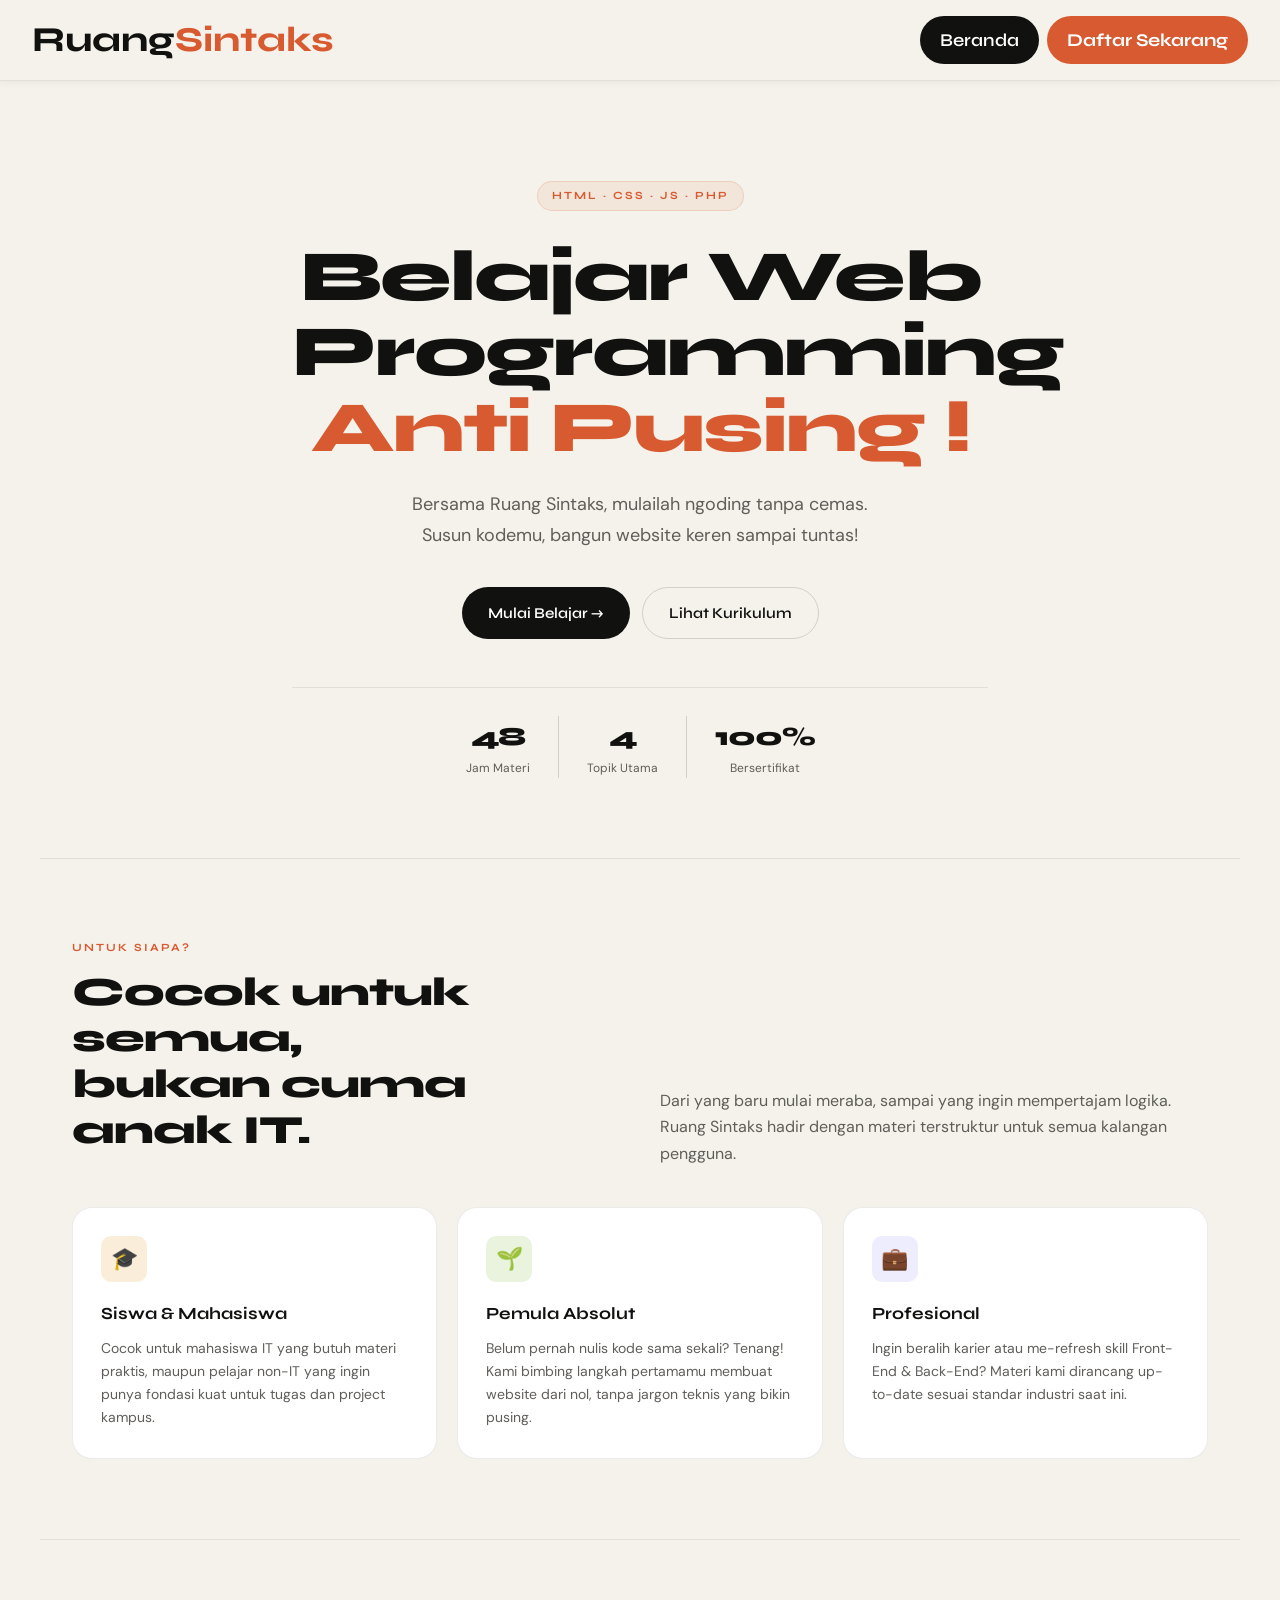
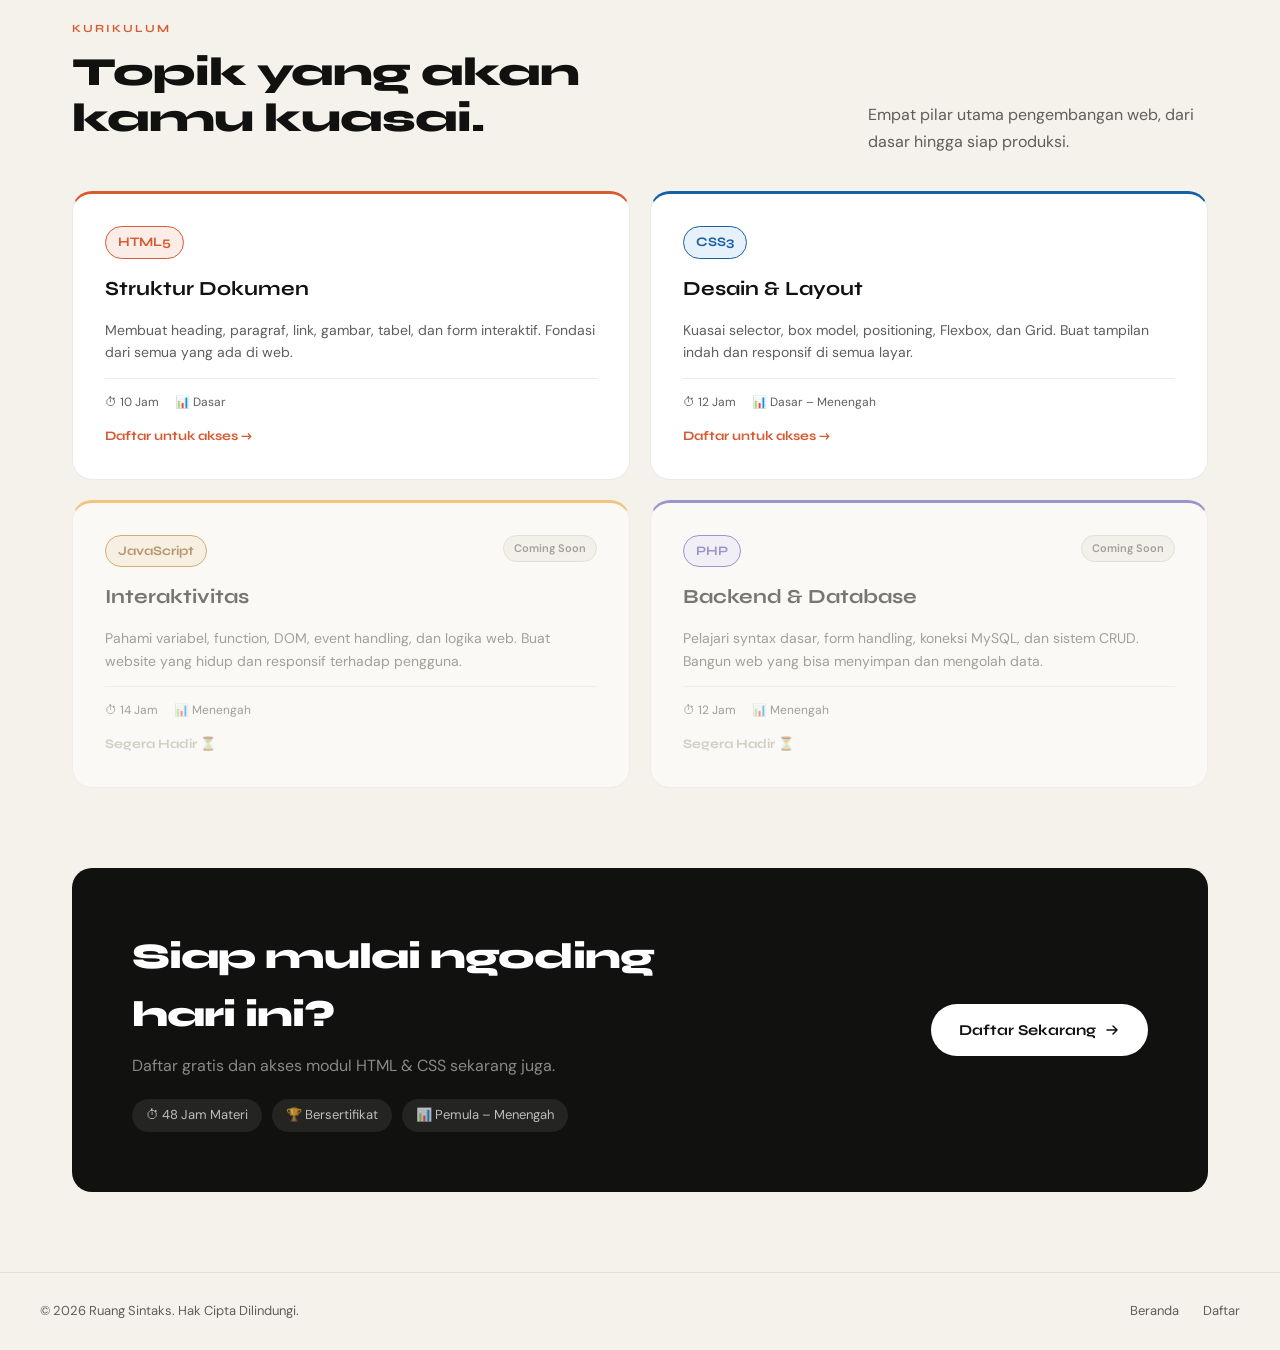
==== index.html @ 452ecc8a "Add files via upload" ====
<!DOCTYPE html>
<html lang="id">
<head>
    <meta charset="UTF-8">
    <meta name="viewport" content="width=device-width, initial-scale=1.0">
    <title>Ruang Sintaks | Web Programming Course</title>
    <link rel="stylesheet" href="style.css">
</head>
<body>

    <!-- Navigasi -->
    <nav>
        <div class="nav-inner">
            <a href="index.html" class="logo">
                <span class="logo-text">Ruang<span>Sintaks</span></span>
            </a>
            <ul class="navbar">
                <li><a href="index.html" class="nav-active">Beranda</a></li>
                <li><a href="daftar.html" class="nav-cta">Daftar Sekarang</a></li>
            </ul>
        </div>
    </nav>

    <main>

        <!-- Hero Section -->
        <div class="hero">
            <span class="hero-eyebrow">HTML · CSS · JS · PHP</span>
            <h1>Belajar Web Programming<br><em>Anti Pusing !</em></h1>
            <p class="hero-desc">
                Bersama Ruang Sintaks, mulailah ngoding tanpa cemas.<br> Susun kodemu, bangun website keren sampai tuntas!
            </p>
            <div class="hero-actions">
                <a href="daftar.html" class="btn-primary">
                    Mulai Belajar →
                </a>
                <a href="#materi" class="btn-secondary">Lihat Kurikulum</a>
            </div>
            <div class="hero-stats">
                <div class="stat-item">
                    <div class="stat-num">48</div>
                    <div class="stat-label">Jam Materi</div>
                </div>
                <div class="stat-item">
                    <div class="stat-num">4</div>
                    <div class="stat-label">Topik Utama</div>
                </div>
                <div class="stat-item">
                    <div class="stat-num">100%</div>
                    <div class="stat-label">Bersertifikat</div>
                </div>
            </div>
        </div>

        <!-- Target Pengguna -->
        <section class="page-section">
            <div class="target-header">
                <div>
                    <p class="section-eyebrow">Untuk siapa?</p>
                    <h2 class="section-title">Cocok untuk semua,<br>bukan cuma anak IT.</h2>
                </div>
                <p class="section-desc">Dari yang baru mulai meraba, sampai yang ingin mempertajam logika. Ruang Sintaks hadir dengan materi terstruktur untuk semua kalangan pengguna.</p>
            </div>
            <div class="target-grid">
                <div class="target-card">
                    <div class="target-icon icon-yellow">🎓</div>
                    <h3>Siswa & Mahasiswa</h3>
                    <p>Cocok untuk mahasiswa IT yang butuh materi praktis, maupun pelajar non-IT yang ingin punya fondasi kuat untuk tugas dan project kampus.</p>
                </div>
                <div class="target-card">
                    <div class="target-icon icon-green">🌱</div>
                    <h3>Pemula Absolut</h3>
                    <p>Belum pernah nulis kode sama sekali? Tenang! Kami bimbing langkah pertamamu membuat website dari nol, tanpa jargon teknis yang bikin pusing.</p>
                </div>
                <div class="target-card">
                    <div class="target-icon icon-purple">💼</div>
                    <h3>Profesional</h3>
                    <p>Ingin beralih karier atau me-refresh skill Front-End & Back-End? Materi kami dirancang up-to-date sesuai standar industri saat ini.</p>
                </div>
            </div>
        </section>

        <!-- Kurikulum -->
        <section class="page-section" id="kurikulum">
            <div class="topics-header">
                <div>
                    <p class="section-eyebrow">Kurikulum</p>
                    <h2 class="section-title">Topik yang akan<br>kamu kuasai.</h2>
                </div>
                <p class="section-desc" style="max-width: 340px;">Empat pilar utama pengembangan web, dari dasar hingga siap produksi.</p>
            </div>
            <div class="topics-grid">

                <a href="daftar.html" class="topic-card topic-html">
                    <div class="topic-top">
                        <span class="topic-badge-lang badge-html">HTML5</span>
                    </div>
                    <h3>Struktur Dokumen</h3>
                    <p>Membuat heading, paragraf, link, gambar, tabel, dan form interaktif. Fondasi dari semua yang ada di web.</p>
                    <div class="topic-meta">
                        <span>⏱ 10 Jam</span>
                        <span>📊 Dasar</span>
                    </div>
                    <span class="topic-link">Daftar untuk akses →</span>
                </a>

                <a href="daftar.html" class="topic-card topic-css">
                    <div class="topic-top">
                        <span class="topic-badge-lang badge-css">CSS3</span>
                    </div>
                    <h3>Desain & Layout</h3>
                    <p>Kuasai selector, box model, positioning, Flexbox, dan Grid. Buat tampilan indah dan responsif di semua layar.</p>
                    <div class="topic-meta">
                        <span>⏱ 12 Jam</span>
                        <span>📊 Dasar – Menengah</span>
                    </div>
                    <span class="topic-link">Daftar untuk akses →</span>
                </a>

                <div class="topic-card topic-js disabled">
                    <div class="topic-top">
                        <span class="topic-badge-lang badge-js">JavaScript</span>
                        <span class="badge-soon">Coming Soon</span>
                    </div>
                    <h3>Interaktivitas</h3>
                    <p>Pahami variabel, function, DOM, event handling, dan logika web. Buat website yang hidup dan responsif terhadap pengguna.</p>
                    <div class="topic-meta">
                        <span>⏱ 14 Jam</span>
                        <span>📊 Menengah</span>
                    </div>
                    <span class="topic-link" style="color: var(--ink-3);">Segera Hadir ⏳</span>
                </div>

                <div class="topic-card topic-php disabled">
                    <div class="topic-top">
                        <span class="topic-badge-lang badge-php">PHP</span>
                        <span class="badge-soon">Coming Soon</span>
                    </div>
                    <h3>Backend & Database</h3>
                    <p>Pelajari syntax dasar, form handling, koneksi MySQL, dan sistem CRUD. Bangun web yang bisa menyimpan dan mengolah data.</p>
                    <div class="topic-meta">
                        <span>⏱ 12 Jam</span>
                        <span>📊 Menengah</span>
                    </div>
                    <span class="topic-link" style="color: var(--ink-3);">Segera Hadir ⏳</span>
                </div>

            </div>
        </section>

        <!-- CTA Banner -->
        <div class="cta-wrapper">
            <div class="cta-inner">
                <div class="cta-text">
                    <h2>Siap mulai ngoding<br>hari ini?</h2>
                    <p>Daftar gratis dan akses modul HTML & CSS sekarang juga.</p>
                    <div class="cta-pills">
                        <span class="cta-pill">⏱ 48 Jam Materi</span>
                        <span class="cta-pill">🏆 Bersertifikat</span>
                        <span class="cta-pill">📊 Pemula – Menengah</span>
                    </div>
                </div>
                <a href="daftar.html" class="btn-white">
                    Daftar Sekarang
                    <svg width="16" height="16" viewBox="0 0 16 16" fill="none"><path d="M3 8H13M13 8L9 4M13 8L9 12" stroke="currentColor" stroke-width="1.5" stroke-linecap="round" stroke-linejoin="round"/></svg>
                </a>
            </div>
        </div>

    </main>

    <!-- Footer -->
    <footer>
        <div class="footer-inner">
            <p>&copy; 2026 Ruang Sintaks. Hak Cipta Dilindungi.</p>
            <div class="footer-links">
                <a href="index.html">Beranda</a>
                <a href="daftar.html">Daftar</a>
            </div>
        </div>
    </footer>

</body>
</html>
---- style.css ----
/* Import font dari Google Fonts */
@import url('https://fonts.googleapis.com/css2?family=Syne:wght@400;500;600;700;800&family=DM+Sans:wght@300;400;500&display=swap');

/* Variabel warna dan ukuran */
:root {
    --bg: #F5F2EB;
    --bg-card: #FFFFFF;
    --bg-dark: #111110;
    --accent: #D85A30;
    --accent-hover: #b84a22;
    --accent-2: #1D9E75;
    --accent-3: #7F77DD;
    --ink: #111110;
    --ink-2: #5F5E5A;
    --ink-3: #B4B2A9;
    --border: rgba(0, 0, 0, 0.08);
    --border-mid: rgba(0, 0, 0, 0.14);
    --radius: 12px;
    --radius-lg: 20px;
    --html-color: #D85A30;
    --html-bg: #FAECE7;
    --css-color: #185FA5;
    --css-bg: #E6F1FB;
    --js-color: #854F0B;
    --js-bg: #FAEEDA;
    --php-color: #534AB7;
    --php-bg: #EEEDFE;
}

/* Reset dasar */
*, *::before, *::after {
    margin: 0;
    padding: 0;
    box-sizing: border-box;
}

html {
    scroll-behavior: smooth;
}

body {
    background-color: var(--bg);
    color: var(--ink);
    font-family: 'DM Sans', sans-serif;
    font-size: 16px;
    line-height: 1.6;
    overflow-x: hidden;
}

h1, h2, h3, h4 {
    font-family: 'Syne', sans-serif;
}

a {
    color: inherit;
}

strong {
    font-weight: 600;
}

/* ===== NAVIGASI ===== */
nav {
    position: sticky;
    top: 0;
    z-index: 100;
    background-color: var(--bg);
    border-bottom: 1px solid var(--border);
    box-shadow: 0 2px 8px rgba(0, 0, 0, 0.05);
}

.nav-inner {
    max-width: 100%;
    margin: 0;
    padding: 0 32px;
    height: 80px;
    display: flex;
    align-items: center;
    justify-content: space-between;
}

.logo {
    display: flex;
    align-items: center;
    gap: 10px;
    text-decoration: none;
    transition: transform 0.2s ease;
}

.logo:hover {
    transform: scale(1.02);
}

.logo-text {
    font-family: 'Syne', sans-serif;
    font-size: 35px;
    font-weight: 730;
    color: var(--ink);
}

.logo-text span {
    color: var(--accent);
}

.navbar {
    display: flex;
    align-items: center;
    list-style: none;
    gap: 8px;
}

.navbar a {
    display: block;
    text-decoration: none;
    color: var(--ink-2);
    font-family: 'Syne', sans-serif;
    font-size: 18px;
    font-weight: 600;
    padding: 10px 20px;
    border-radius: 100px;
    transition: all 0.2s ease;
}

.navbar a:not(.nav-cta):hover {
    background-color: rgba(0, 0, 0, 0.05);
    color: var(--ink);
}

.navbar a.nav-active {
    background-color: var(--ink);
    color: #fff;
}

.navbar a.nav-cta {
    background-color: var(--accent);
    color: #fff;
    font-weight: 700;
}

.navbar a.nav-cta:hover {
    background-color: var(--accent-hover);
    transform: translateY(-2px);
}

/* ===== LAYOUT UMUM ===== */
.page-section {
    max-width: 1200px;
    margin: 0 auto;
    padding: 80px 32px;
    border-top: 1px solid var(--border);
}

.section-eyebrow {
    font-family: 'Syne', sans-serif;
    font-size: 11px;
    font-weight: 700;
    letter-spacing: 2px;
    text-transform: uppercase;
    color: var(--accent);
    margin-bottom: 12px;
}

.section-title {
    font-size: clamp(26px, 3.5vw, 40px);
    font-weight: 800;
    letter-spacing: -1px;
    color: var(--ink);
    margin-bottom: 14px;
    line-height: 1.15;
}

.section-desc {
    font-size: 16px;
    color: var(--ink-2);
    max-width: 520px;
    line-height: 1.65;
}

/* ===== TOMBOL ===== */
.btn-primary {
    display: inline-flex;
    align-items: center;
    gap: 8px;
    background-color: var(--ink);
    color: #fff;
    padding: 13px 26px;
    border-radius: 100px;
    font-family: 'Syne', sans-serif;
    font-weight: 600;
    font-size: 15px;
    text-decoration: none;
    border: none;
    cursor: pointer;
    transition: all 0.2s ease;
}

.btn-primary:hover {
    background-color: var(--accent);
    transform: translateY(-1px);
}

.btn-secondary {
    display: inline-flex;
    align-items: center;
    gap: 8px;
    background-color: transparent;
    color: var(--ink);
    padding: 13px 26px;
    border-radius: 100px;
    border: 1.5px solid var(--border-mid);
    font-family: 'Syne', sans-serif;
    font-weight: 600;
    font-size: 15px;
    text-decoration: none;
    cursor: pointer;
    transition: all 0.2s ease;
}

.btn-secondary:hover {
    border-color: var(--ink);
    background-color: var(--ink);
    color: #fff;
}

.btn-white {
    display: inline-flex;
    align-items: center;
    gap: 8px;
    background-color: #fff;
    color: var(--ink);
    padding: 14px 28px;
    border-radius: 100px;
    font-family: 'Syne', sans-serif;
    font-weight: 700;
    font-size: 15px;
    text-decoration: none;
    white-space: nowrap;
    border: none;
    cursor: pointer;
    flex-shrink: 0;
    transition: all 0.2s ease;
}

.btn-white:hover {
    background-color: var(--accent);
    color: #fff;
}

.btn-full {
    width: 100%;
    justify-content: center;
}

/* ===== HERO ===== */
.hero {
    max-width: 760px;
    margin: 0 auto;
    padding: 100px 32px 80px;
    text-align: center;
}

.hero-eyebrow {
    display: inline-block;
    font-family: 'Syne', sans-serif;
    font-size: 11px;
    font-weight: 700;
    letter-spacing: 2px;
    text-transform: uppercase;
    color: var(--accent);
    background-color: rgba(216, 90, 48, 0.08);
    border: 1px solid rgba(216, 90, 48, 0.18);
    padding: 5px 14px;
    border-radius: 100px;
    margin-bottom: 28px;
}

.hero h1 {
    font-size: clamp(40px, 6vw, 72px);
    font-weight: 800;
    line-height: 1.05;
    letter-spacing: -2px;
    color: var(--ink);
    margin-bottom: 24px;
}

.hero h1 em {
    font-style: normal;
    color: var(--accent);
}

.hero-desc {
    font-size: 18px;
    color: var(--ink-2);
    max-width: 560px;
    margin: 0 auto;
    line-height: 1.7;
}

.hero-actions {
    display: flex;
    gap: 12px;
    justify-content: center;
    margin-top: 36px;
    flex-wrap: wrap;
}

.hero-stats {
    display: flex;
    gap: 0;
    justify-content: center;
    margin-top: 48px;
    padding-top: 28px;
    border-top: 1px solid var(--border);
    flex-wrap: wrap;
}

.stat-item {
    padding: 0 28px;
    border-right: 1px solid var(--border-mid);
}

.stat-item:last-child {
    border-right: none;
}

.stat-num {
    font-family: 'Syne', sans-serif;
    font-size: 26px;
    font-weight: 800;
    color: var(--ink);
    letter-spacing: -1px;
}

.stat-label {
    font-size: 12px;
    color: var(--ink-2);
    margin-top: 2px;
}

/* ===== SECTION TARGET PENGGUNA ===== */
.target-header {
    display: grid;
    grid-template-columns: 1fr 1fr;
    gap: 40px;
    align-items: end;
    margin-bottom: 40px;
}

.target-grid {
    display: grid;
    grid-template-columns: repeat(3, 1fr);
    gap: 20px;
}

.target-card {
    background-color: var(--bg-card);
    border: 1px solid var(--border);
    border-radius: var(--radius-lg);
    padding: 28px;
    transition: all 0.25s ease;
}

.target-card:hover {
    border-color: var(--ink);
    transform: translateY(-3px);
}

.target-icon {
    width: 46px;
    height: 46px;
    border-radius: 10px;
    display: flex;
    align-items: center;
    justify-content: center;
    font-size: 22px;
    margin-bottom: 18px;
}

.icon-yellow { background-color: #FAEEDA; }
.icon-green  { background-color: #EAF3DE; }
.icon-purple { background-color: #EEEDFE; }

.target-card h3 {
    font-size: 17px;
    font-weight: 700;
    color: var(--ink);
    margin-bottom: 10px;
}

.target-card p {
    font-size: 14px;
    color: var(--ink-2);
    line-height: 1.65;
}

/* ===== SECTION KURIKULUM ===== */
.topics-header {
    display: flex;
    justify-content: space-between;
    align-items: flex-end;
    margin-bottom: 36px;
    gap: 24px;
}

.topics-grid {
    display: grid;
    grid-template-columns: repeat(2, 1fr);
    gap: 20px;
}

.topic-card {
    background-color: var(--bg-card);
    border: 1px solid var(--border);
    border-top: 3px solid transparent;
    border-radius: var(--radius-lg);
    padding: 32px;
    display: flex;
    flex-direction: column;
    gap: 14px;
    text-decoration: none;
    color: inherit;
    transition: all 0.25s ease;
}

.topic-html { border-top-color: var(--html-color); }
.topic-css  { border-top-color: var(--css-color); }
.topic-js   { border-top-color: #EF9F27; }
.topic-php  { border-top-color: var(--php-color); }

.topic-card:not(.disabled):hover {
    border-color: var(--ink);
    border-top-color: var(--ink);
    transform: translateY(-3px);
}

.topic-card.disabled {
    opacity: 0.55;
    pointer-events: none;
}

.topic-top {
    display: flex;
    justify-content: space-between;
    align-items: flex-start;
}

.topic-badge-lang {
    font-family: 'Syne', sans-serif;
    font-size: 13px;
    font-weight: 700;
    padding: 5px 12px;
    border-radius: 100px;
    border: 1.5px solid;
}

.badge-html { border-color: var(--html-color); color: var(--html-color); background-color: var(--html-bg); }
.badge-css  { border-color: var(--css-color);  color: var(--css-color);  background-color: var(--css-bg); }
.badge-js   { border-color: #BA7517; color: var(--js-color); background-color: var(--js-bg); }
.badge-php  { border-color: var(--php-color); color: var(--php-color); background-color: var(--php-bg); }

.badge-soon {
    font-size: 11px;
    font-weight: 600;
    padding: 4px 10px;
    border-radius: 100px;
    background-color: #F1EFE8;
    color: #5F5E5A;
    border: 1px solid #D3D1C7;
}

.topic-card h3 {
    font-size: 20px;
    font-weight: 700;
    color: var(--ink);
}

.topic-card p {
    font-size: 14px;
    color: var(--ink-2);
    line-height: 1.6;
    flex: 1;
}

.topic-meta {
    display: flex;
    gap: 16px;
    padding-top: 14px;
    border-top: 1px solid var(--border);
}

.topic-meta span {
    font-size: 12px;
    color: var(--ink-2);
}

.topic-link {
    display: inline-flex;
    align-items: center;
    gap: 6px;
    font-family: 'Syne', sans-serif;
    font-size: 13px;
    font-weight: 700;
    color: var(--accent);
    text-decoration: none;
    transition: gap 0.2s ease;
}

.topic-link:hover {
    gap: 10px;
}

/* ===== CTA BANNER ===== */
.cta-wrapper {
    max-width: 1200px;
    margin: 0 auto;
    padding: 0 32px 80px;
}

.cta-inner {
    background-color: var(--ink);
    border-radius: var(--radius-lg);
    padding: 60px;
    display: flex;
    justify-content: space-between;
    align-items: center;
    gap: 40px;
}

.cta-text h2 {
    font-size: 36px;
    font-weight: 800;
    letter-spacing: -1px;
    color: #fff;
    margin-bottom: 10px;
}

.cta-text p {
    font-size: 16px;
    color: rgba(255, 255, 255, 0.5);
}

.cta-pills {
    display: flex;
    gap: 10px;
    margin-top: 20px;
    flex-wrap: wrap;
}

.cta-pill {
    background-color: rgba(255, 255, 255, 0.08);
    color: rgba(255, 255, 255, 0.7);
    font-size: 13px;
    padding: 6px 14px;
    border-radius: 100px;
}

/* ===== FORM DAFTAR ===== */
.auth-wrapper {
    min-height: calc(100vh - 80px - 73px);
    display: flex;
    align-items: center;
    justify-content: center;
    padding: 60px 24px;
}

.auth-panel {
    background-color: var(--bg-card);
    border: 1px solid var(--border);
    border-top: 3px solid var(--accent);
    border-radius: var(--radius-lg);
    padding: 44px;
    width: 100%;
    max-width: 460px;
    box-shadow: 0 8px 40px rgba(0, 0, 0, 0.06);
}

.auth-header {
    margin-bottom: 32px;
}

.auth-header h2 {
    font-size: 28px;
    font-weight: 800;
    letter-spacing: -0.5px;
    color: var(--ink);
    margin-bottom: 8px;
}

.auth-header p {
    font-size: 14px;
    color: var(--ink-2);
    line-height: 1.6;
}

.auth-form {
    display: flex;
    flex-direction: column;
    gap: 18px;
}

.form-group {
    display: flex;
    flex-direction: column;
    gap: 7px;
}

.form-group label {
    font-family: 'Syne', sans-serif;
    font-size: 13px;
    font-weight: 600;
    color: var(--ink);
}

.form-group input,
.form-group select {
    width: 100%;
    padding: 12px 14px;
    background-color: var(--bg);
    border: 1px solid var(--border-mid);
    border-radius: var(--radius);
    font-family: 'DM Sans', sans-serif;
    font-size: 15px;
    color: var(--ink);
    transition: all 0.2s ease;
    appearance: none;
}

.form-group input:focus,
.form-group select:focus {
    outline: none;
    border-color: var(--accent);
    background-color: var(--bg-card);
    box-shadow: 0 0 0 3px rgba(216, 90, 48, 0.1);
}

.form-group input::placeholder {
    color: var(--ink-3);
}

.form-group select option {
    background-color: #fff;
    color: var(--ink);
}

.auth-footer {
    text-align: center;
    margin-top: 20px;
    font-size: 14px;
    color: var(--ink-2);
}

.auth-footer a {
    color: var(--accent);
    text-decoration: none;
    font-weight: 600;
}

.auth-footer a:hover {
    text-decoration: underline;
}

/* ===== FOOTER ===== */
footer {
    border-top: 1px solid var(--border);
    padding: 28px 32px;
}

.footer-inner {
    max-width: 1200px;
    margin: 0 auto;
    display: flex;
    justify-content: space-between;
    align-items: center;
    gap: 20px;
}

footer p {
    font-size: 13px;
    color: var(--ink-2);
}

.footer-links {
    display: flex;
    gap: 24px;
}

.footer-links a {
    font-size: 13px;
    color: var(--ink-2);
    text-decoration: none;
    transition: color 0.2s ease;
}

.footer-links a:hover {
    color: var(--ink);
}
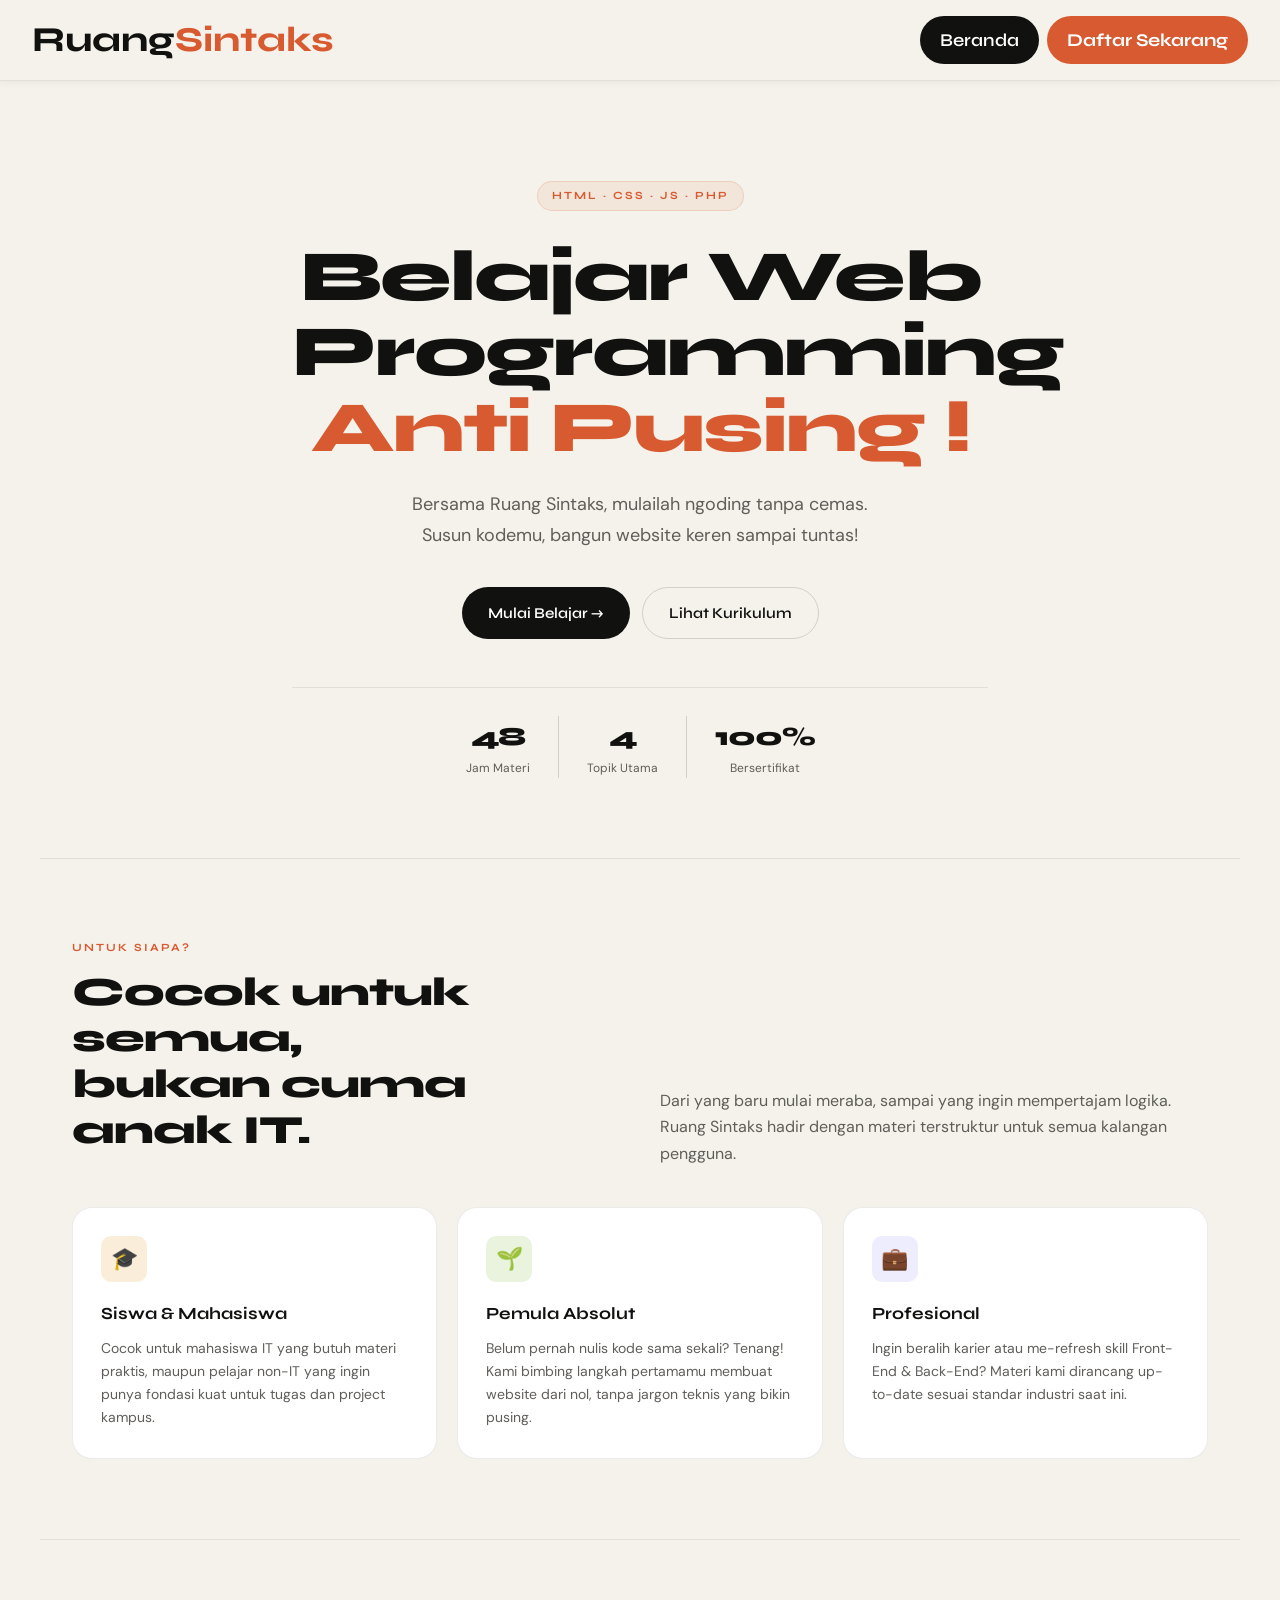
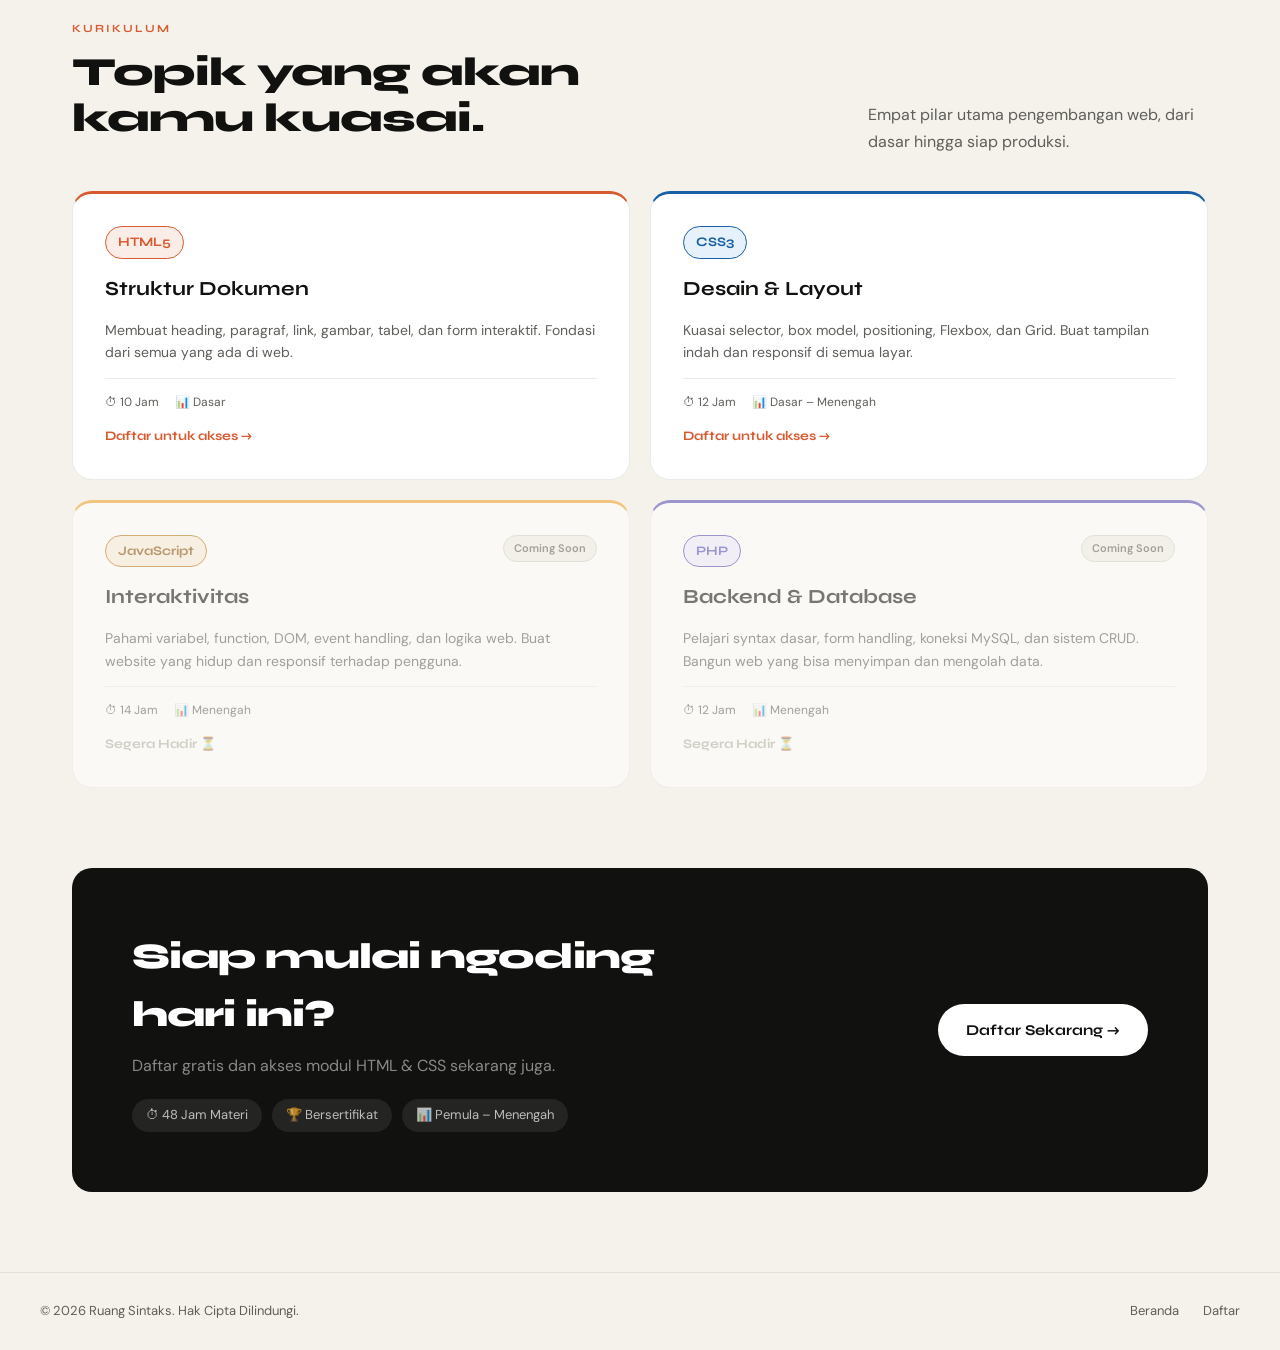
==== commit 2f6fa456: "Update index.html" ====
--- a/index.html
+++ b/index.html
@@ -16,7 +16,7 @@
             </a>
             <ul class="navbar">
                 <li><a href="index.html" class="nav-active">Beranda</a></li>
-                <li><a href="daftar.html" class="nav-cta">Daftar Sekarang</a></li>
+                <li><a href="index.html" class="nav-cta">Daftar Sekarang</a></li>
             </ul>
         </div>
     </nav>
@@ -91,7 +91,7 @@
             </div>
             <div class="topics-grid">
 
-                <a href="daftar.html" class="topic-card topic-html">
+                <a href="index.html" class="topic-card topic-html">
                     <div class="topic-top">
                         <span class="topic-badge-lang badge-html">HTML5</span>
                     </div>
@@ -104,7 +104,7 @@
                     <span class="topic-link">Daftar untuk akses →</span>
                 </a>
 
-                <a href="daftar.html" class="topic-card topic-css">
+                <a href="index.html" class="topic-card topic-css">
                     <div class="topic-top">
                         <span class="topic-badge-lang badge-css">CSS3</span>
                     </div>
@@ -160,9 +160,8 @@
                         <span class="cta-pill">📊 Pemula – Menengah</span>
                     </div>
                 </div>
-                <a href="daftar.html" class="btn-white">
-                    Daftar Sekarang
-                    <svg width="16" height="16" viewBox="0 0 16 16" fill="none"><path d="M3 8H13M13 8L9 4M13 8L9 12" stroke="currentColor" stroke-width="1.5" stroke-linecap="round" stroke-linejoin="round"/></svg>
+                <a href="index.html" class="btn-white">
+                    Daftar Sekarang →
                 </a>
             </div>
         </div>
@@ -175,10 +174,10 @@
             <p>&copy; 2026 Ruang Sintaks. Hak Cipta Dilindungi.</p>
             <div class="footer-links">
                 <a href="index.html">Beranda</a>
-                <a href="daftar.html">Daftar</a>
+                <a href="index.html">Daftar</a>
             </div>
         </div>
     </footer>
 
 </body>
-</html>+</html>
